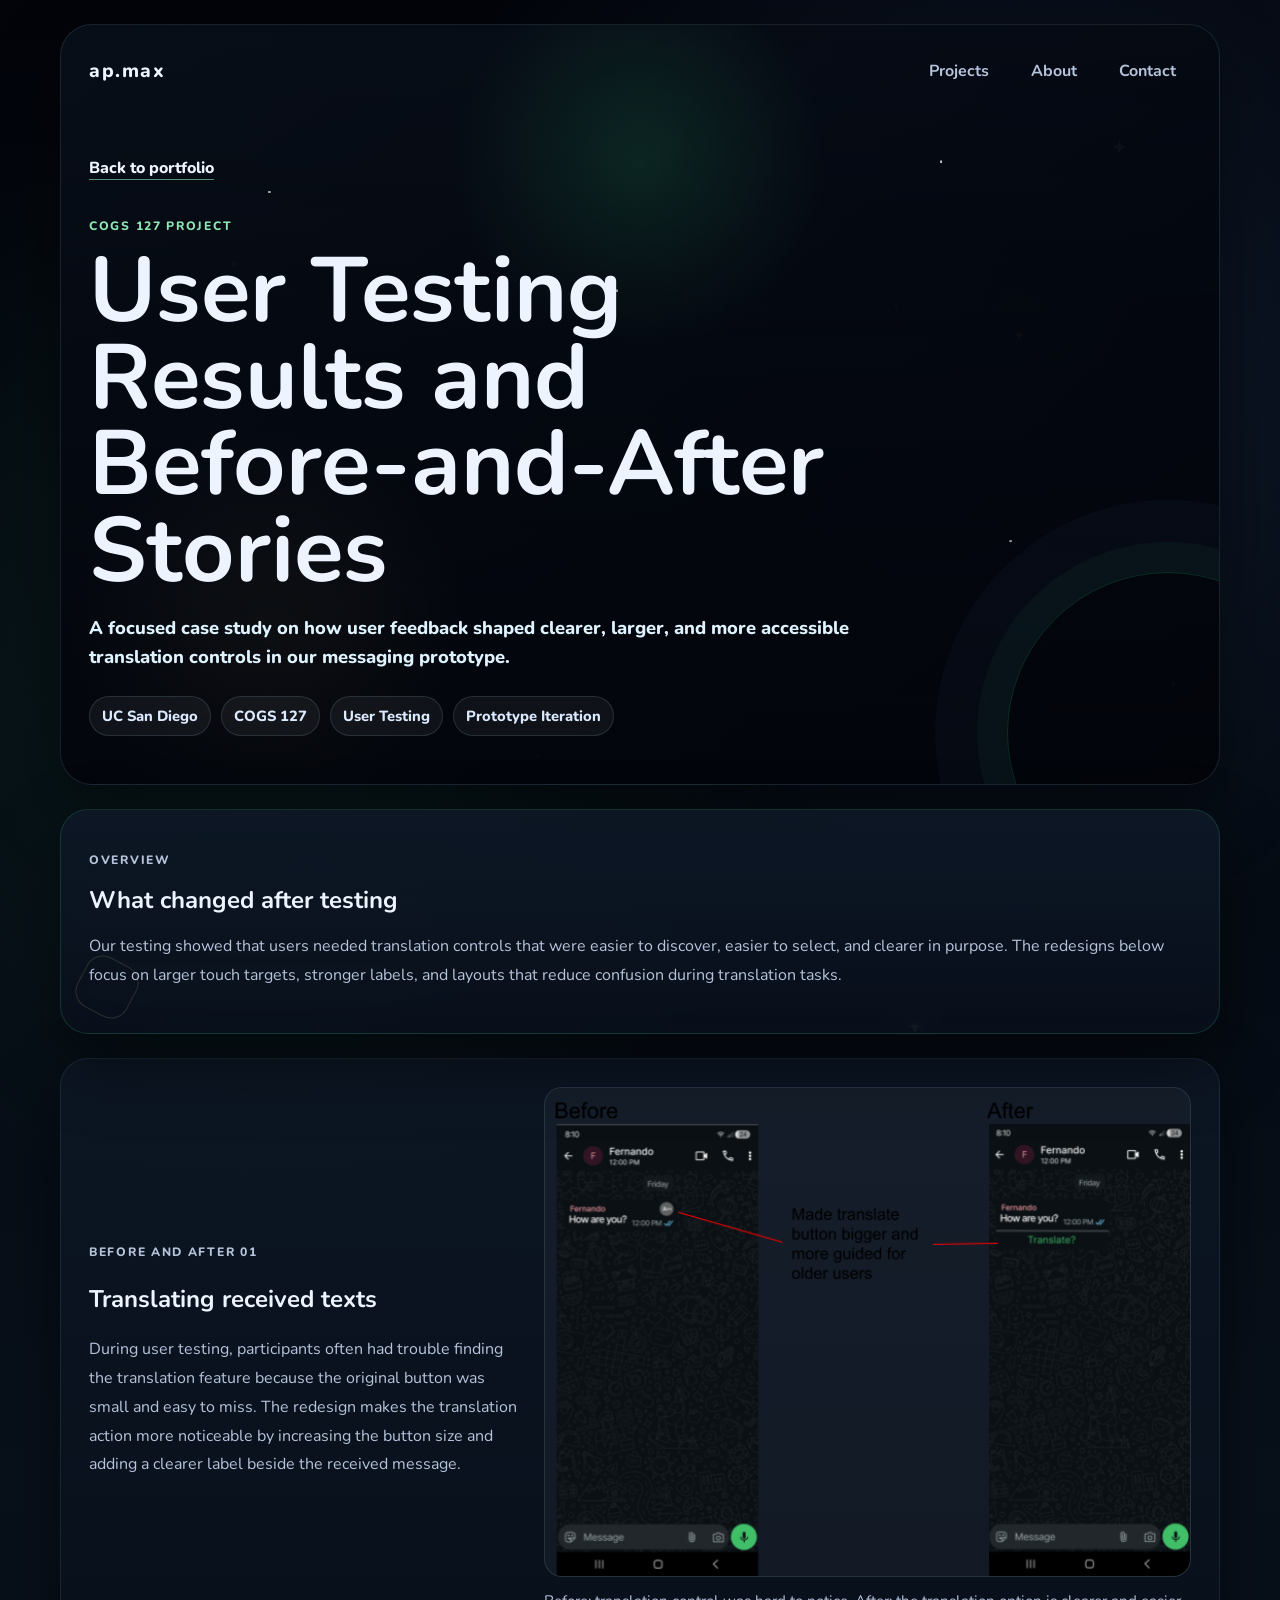
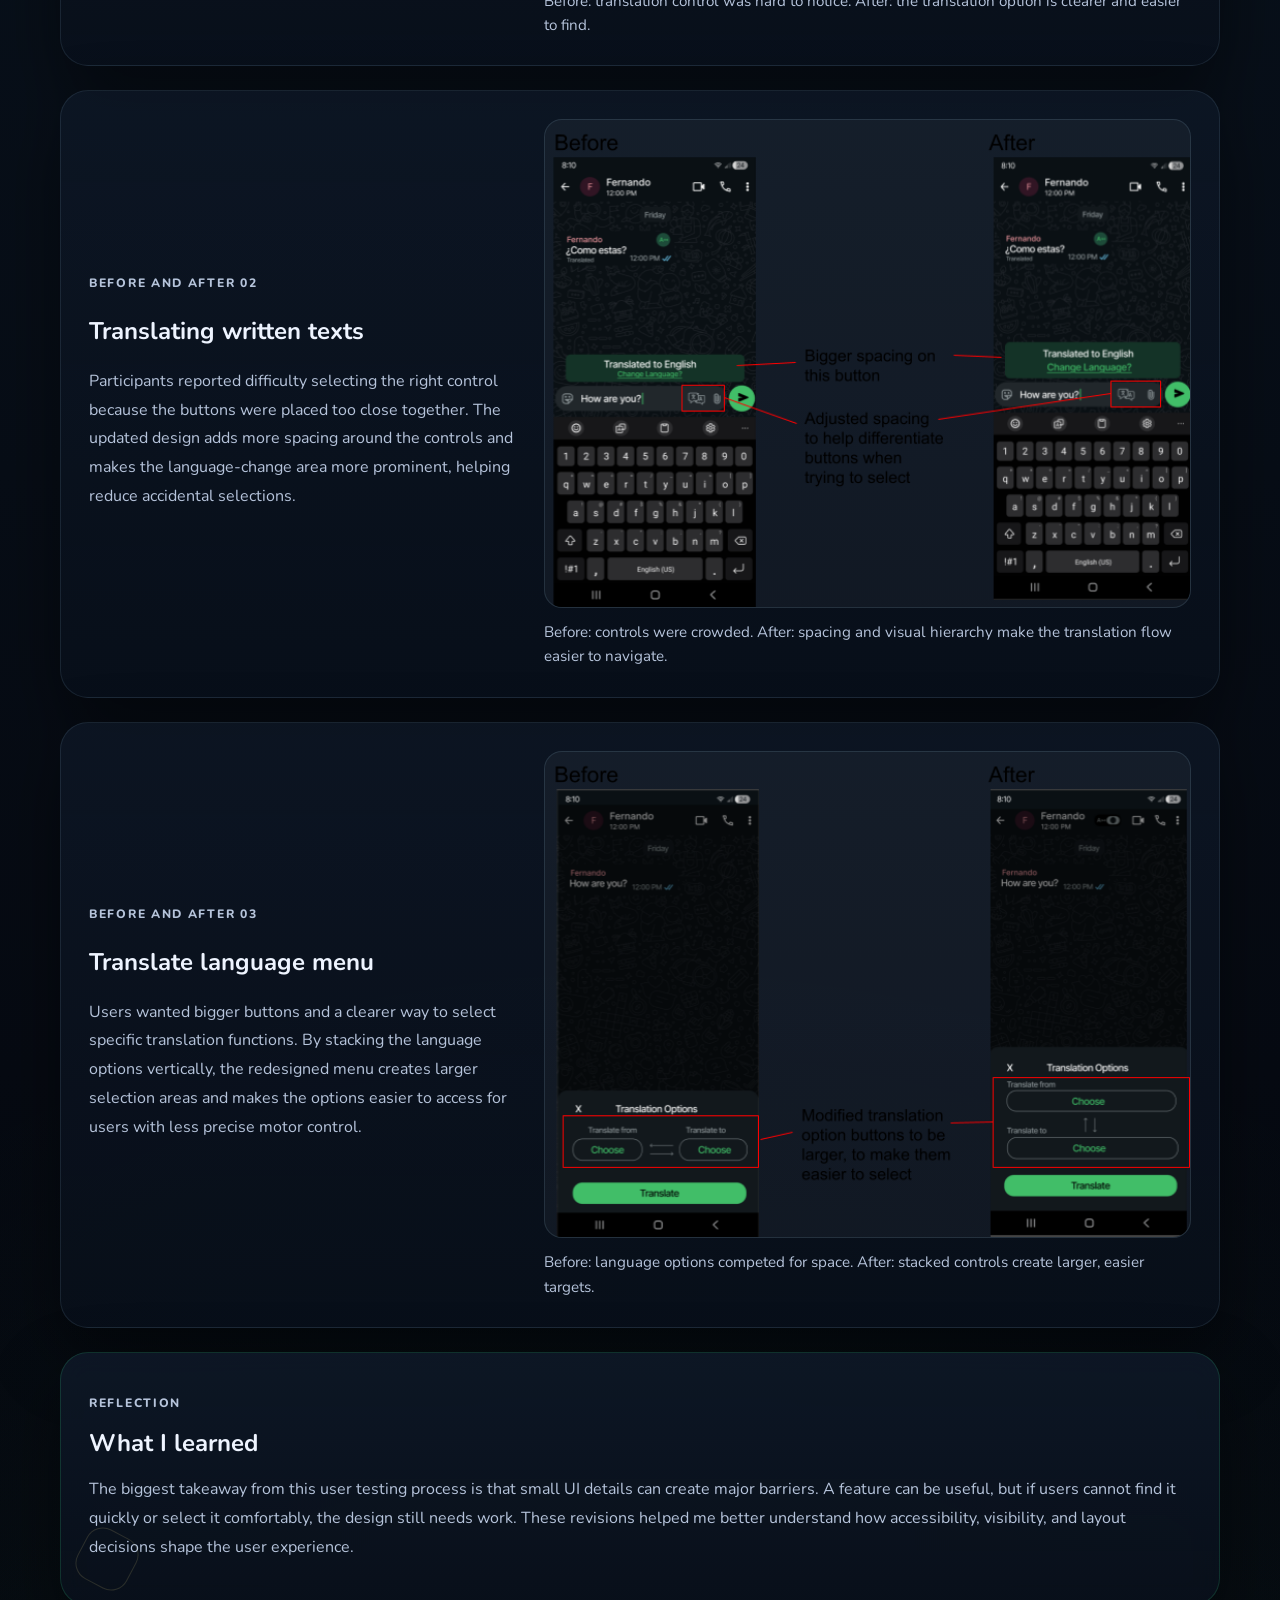
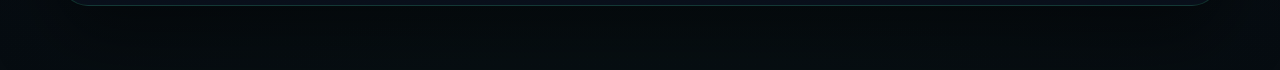
==== cogs127-case-study.html @ f17c7d76 "Add files via upload Add COGS 127 case study" ====
<!DOCTYPE html>
<html lang="en">
<head>
  <meta charset="UTF-8">
  <meta name="viewport" content="width=device-width, initial-scale=1.0">
  <title>COGS 127 Case Study | ap.max</title>
  <link rel="preconnect" href="https://fonts.googleapis.com">
  <link rel="preconnect" href="https://fonts.gstatic.com" crossorigin>
  <link href="https://fonts.googleapis.com/css2?family=Nunito:wght@400;600;700;800&display=swap" rel="stylesheet">
  <link rel="stylesheet" href="styles.css">
</head>
<body>
  <div class="sky-stars" aria-hidden="true">
    <span class="star star-1"></span>
    <span class="star star-2"></span>
    <span class="star star-3"></span>
    <span class="star star-4"></span>
    <span class="star star-5"></span>
    <span class="star star-6"></span>
    <span class="star star-7"></span>
    <span class="star star-8"></span>
  </div>

  <div class="page-shell case-page">
    <header class="case-hero">
      <nav class="top-nav">
        <a class="brand brand-link" href="index.html">ap.max</a>
        <div class="nav-links">
          <a href="index.html#projects">Projects</a>
          <a href="index.html#about">About</a>
          <a href="index.html#contact">Contact</a>
        </div>
      </nav>

      <section class="case-hero-content">
        <a class="back-link" href="index.html#projects">Back to portfolio</a>
        <p class="eyebrow">COGS 127 Project</p>
        <h1>User Testing Results and Before-and-After Stories</h1>
        <p class="headline">
          A focused case study on how user feedback shaped clearer, larger,
          and more accessible translation controls in our messaging prototype.
        </p>
        <div class="case-meta">
          <span>UC San Diego</span>
          <span>COGS 127</span>
          <span>User Testing</span>
          <span>Prototype Iteration</span>
        </div>
      </section>
    </header>

    <main class="case-main">
      <section class="panel case-summary">
        <p class="section-tag">Overview</p>
        <h2>What changed after testing</h2>
        <p>
          Our testing showed that users needed translation controls that were
          easier to discover, easier to select, and clearer in purpose. The
          redesigns below focus on larger touch targets, stronger labels, and
          layouts that reduce confusion during translation tasks.
        </p>
      </section>

      <section class="case-story">
        <div class="story-copy">
          <p class="section-tag">Before and After 01</p>
          <h2>Translating received texts</h2>
          <p>
            During user testing, participants often had trouble finding the
            translation feature because the original button was small and easy
            to miss. The redesign makes the translation action more noticeable
            by increasing the button size and adding a clearer label beside the
            received message.
          </p>
        </div>
        <figure class="story-figure">
          <img src="assets/cogs127-received-translation.png" alt="Before and after comparison for translating a received text message">
          <figcaption>Before: translation control was hard to notice. After: the translation option is clearer and easier to find.</figcaption>
        </figure>
      </section>

      <section class="case-story">
        <div class="story-copy">
          <p class="section-tag">Before and After 02</p>
          <h2>Translating written texts</h2>
          <p>
            Participants reported difficulty selecting the right control because
            the buttons were placed too close together. The updated design adds
            more spacing around the controls and makes the language-change area
            more prominent, helping reduce accidental selections.
          </p>
        </div>
        <figure class="story-figure">
          <img src="assets/cogs127-written-translation.png" alt="Before and after comparison for translating written text">
          <figcaption>Before: controls were crowded. After: spacing and visual hierarchy make the translation flow easier to navigate.</figcaption>
        </figure>
      </section>

      <section class="case-story">
        <div class="story-copy">
          <p class="section-tag">Before and After 03</p>
          <h2>Translate language menu</h2>
          <p>
            Users wanted bigger buttons and a clearer way to select specific
            translation functions. By stacking the language options vertically,
            the redesigned menu creates larger selection areas and makes the
            options easier to access for users with less precise motor control.
          </p>
        </div>
        <figure class="story-figure">
          <img src="assets/cogs127-language-menu.png" alt="Before and after comparison for the translate language menu">
          <figcaption>Before: language options competed for space. After: stacked controls create larger, easier targets.</figcaption>
        </figure>
      </section>

      <section class="panel case-reflection">
        <p class="section-tag">Reflection</p>
        <h2>What I learned</h2>
        <p>
          The biggest takeaway from this user testing process is that small UI
          details can create major barriers. A feature can be useful, but if
          users cannot find it quickly or select it comfortably, the design still
          needs work. These revisions helped me better understand how accessibility,
          visibility, and layout decisions shape the user experience.
        </p>
      </section>
    </main>
  </div>
</body>
</html>
---- styles.css ----
:root {
  --bg: #04070d;
  --bg-deep: #02040a;
  --surface: rgba(10, 17, 28, 0.76);
  --surface-strong: rgba(13, 23, 38, 0.92);
  --surface-soft: rgba(255, 255, 255, 0.05);
  --text: #eef4ff;
  --muted: #b6c4db;
  --line: rgba(173, 226, 255, 0.12);
  --green-main: #3be38f;
  --green-deep: #1db36d;
  --green-glow: rgba(59, 227, 143, 0.28);
  --blue-glow: rgba(95, 160, 255, 0.24);
  --gold: #ffe691;
  --star: #fff7d1;
  --shadow: 0 28px 70px rgba(0, 0, 0, 0.45);
}

* {
  box-sizing: border-box;
}

html {
  scroll-behavior: smooth;
}

body {
  margin: 0;
  font-family: "Nunito", sans-serif;
  color: var(--text);
  background:
    radial-gradient(circle at 20% 20%, rgba(59, 227, 143, 0.08), transparent 20%),
    radial-gradient(circle at 80% 10%, rgba(95, 160, 255, 0.12), transparent 20%),
    radial-gradient(circle at 50% 120%, rgba(59, 227, 143, 0.07), transparent 35%),
    linear-gradient(180deg, #02040a 0%, #08101a 45%, #05070e 100%);
  min-height: 100vh;
  position: relative;
  overflow-x: hidden;
}

body::before {
  content: "";
  position: fixed;
  inset: 0;
  background-image:
    radial-gradient(circle at 10% 18%, rgba(255, 255, 255, 0.9) 0 1px, transparent 1.5px),
    radial-gradient(circle at 30% 40%, rgba(255, 255, 255, 0.85) 0 1px, transparent 1.5px),
    radial-gradient(circle at 55% 16%, rgba(255, 255, 255, 0.75) 0 1px, transparent 1.5px),
    radial-gradient(circle at 70% 34%, rgba(255, 255, 255, 0.9) 0 1px, transparent 1.5px),
    radial-gradient(circle at 85% 28%, rgba(255, 255, 255, 0.7) 0 1px, transparent 1.5px),
    radial-gradient(circle at 18% 72%, rgba(255, 255, 255, 0.7) 0 1px, transparent 1.5px),
    radial-gradient(circle at 42% 84%, rgba(255, 255, 255, 0.85) 0 1px, transparent 1.5px),
    radial-gradient(circle at 77% 78%, rgba(255, 255, 255, 0.8) 0 1px, transparent 1.5px);
  pointer-events: none;
  opacity: 0.85;
}

.loading-screen {
  position: fixed;
  inset: 0;
  z-index: 20;
  display: grid;
  place-items: center;
  background:
    radial-gradient(circle at center, rgba(29, 179, 109, 0.12), transparent 24%),
    linear-gradient(180deg, rgba(2, 4, 10, 0.98), rgba(4, 7, 13, 0.98));
  transition: opacity 0.8s ease, visibility 0.8s ease;
}

.loading-screen-hidden {
  opacity: 0;
  visibility: hidden;
}

.loader-stars,
.sky-stars,
.sky-orbs {
  position: fixed;
  inset: 0;
  pointer-events: none;
}

.loader-star,
.star {
  position: absolute;
  background: var(--star);
  clip-path: polygon(50% 0%, 61% 37%, 100% 50%, 61% 63%, 50% 100%, 39% 63%, 0% 50%, 39% 37%);
  filter: drop-shadow(0 0 10px rgba(255, 247, 209, 0.65));
}

.loader-star {
  width: 14px;
  height: 14px;
  opacity: 0.9;
  animation: loaderTwinkle 2.2s ease-in-out infinite;
}

.loader-star-1 { top: 12%; left: 14%; }
.loader-star-2 { top: 20%; right: 18%; width: 18px; height: 18px; animation-delay: 0.8s; }
.loader-star-3 { top: 32%; left: 26%; width: 10px; height: 10px; animation-delay: 1.4s; }
.loader-star-4 { top: 38%; right: 30%; animation-delay: 0.4s; }
.loader-star-5 { top: 58%; left: 16%; width: 9px; height: 9px; animation-delay: 1.8s; }
.loader-star-6 { top: 68%; right: 14%; animation-delay: 0.9s; }
.loader-star-7 { top: 74%; left: 42%; width: 18px; height: 18px; animation-delay: 1.2s; }
.loader-star-8 { top: 24%; left: 72%; width: 8px; height: 8px; animation-delay: 1.6s; }
.loader-star-9 { top: 82%; right: 34%; width: 12px; height: 12px; animation-delay: 0.5s; }

.loader-center {
  position: relative;
  text-align: center;
  z-index: 2;
}

.orbit-ring {
  position: absolute;
  inset: -34px;
  border: 1px solid rgba(255, 255, 255, 0.14);
  border-radius: 50%;
  animation: spin 10s linear infinite;
}

.orbit-ring::before,
.orbit-ring::after {
  content: "";
  position: absolute;
  width: 12px;
  height: 12px;
  border-radius: 50%;
  background: linear-gradient(135deg, var(--green-main), #9fffc8);
  box-shadow: 0 0 18px rgba(59, 227, 143, 0.5);
}

.orbit-ring::before {
  top: 10px;
  left: 50%;
}

.orbit-ring::after {
  bottom: 12px;
  right: 18%;
  width: 9px;
  height: 9px;
}

.loader-core {
  position: relative;
  width: 180px;
  height: 180px;
  display: grid;
  place-items: center;
  border-radius: 50%;
  background:
    radial-gradient(circle at 30% 30%, rgba(255, 255, 255, 0.2), transparent 28%),
    radial-gradient(circle at center, rgba(59, 227, 143, 0.32), rgba(7, 16, 26, 0.92));
  border: 1px solid rgba(255, 255, 255, 0.14);
  box-shadow:
    0 0 45px rgba(59, 227, 143, 0.18),
    inset 0 0 40px rgba(95, 160, 255, 0.08);
  font-size: 1.6rem;
  font-weight: 800;
  letter-spacing: 0.08em;
  text-transform: lowercase;
}

.loader-label {
  margin: 26px 0 10px;
  font-size: clamp(1.8rem, 4vw, 3rem);
  font-weight: 800;
  letter-spacing: 0;
}

.loader-copy {
  margin: 0;
  color: var(--muted);
  font-size: 1rem;
}

.page-shell {
  width: min(1160px, calc(100% - 32px));
  margin: 0 auto;
  padding: 24px 0 48px;
  position: relative;
  z-index: 1;
  transition: opacity 1s ease, transform 1s ease, filter 1s ease;
}

.page-hidden {
  opacity: 0;
  transform: translateY(40px) scale(0.98);
  filter: blur(12px);
}

.page-revealed {
  opacity: 1;
  transform: translateY(0) scale(1);
  filter: blur(0);
}

.sky-stars {
  z-index: 0;
}

.star {
  width: 10px;
  height: 10px;
  opacity: 0.7;
  animation: twinkle 4.8s ease-in-out infinite;
}

.star-1 { top: 70px; left: 8%; animation-delay: 0s; }
.star-2 { top: 140px; right: 12%; width: 14px; height: 14px; animation-delay: 1s; }
.star-3 { top: 260px; left: 18%; width: 8px; height: 8px; animation-delay: 1.8s; }
.star-4 { top: 330px; right: 20%; animation-delay: 2.3s; }
.star-5 { top: 520px; left: 10%; width: 12px; height: 12px; animation-delay: 0.7s; }
.star-6 { top: 680px; right: 8%; width: 8px; height: 8px; animation-delay: 2.8s; }
.star-7 { top: 860px; left: 24%; animation-delay: 3.1s; }
.star-8 { top: 1020px; right: 28%; width: 13px; height: 13px; animation-delay: 1.3s; }

.sky-orbs {
  z-index: 0;
}

.orb {
  position: absolute;
  border-radius: 50%;
  background: radial-gradient(circle, rgba(59, 227, 143, 0.22), transparent 68%);
  filter: blur(4px);
  animation: drift 12s ease-in-out infinite;
}

.orb-1 {
  top: 10%;
  right: -80px;
  width: 240px;
  height: 240px;
}

.orb-2 {
  top: 48%;
  left: -80px;
  width: 220px;
  height: 220px;
  background: radial-gradient(circle, rgba(95, 160, 255, 0.16), transparent 70%);
  animation-delay: 2s;
}

.orb-3 {
  bottom: 2%;
  right: 18%;
  width: 280px;
  height: 280px;
  background: radial-gradient(circle, rgba(255, 230, 145, 0.1), transparent 70%);
  animation-delay: 4s;
}

.hero {
  background:
    linear-gradient(145deg, rgba(12, 22, 36, 0.92), rgba(6, 12, 22, 0.86)),
    rgba(10, 17, 28, 0.88);
  border: 1px solid rgba(173, 226, 255, 0.12);
  border-radius: 32px;
  box-shadow: var(--shadow);
  overflow: hidden;
  position: relative;
}

.hero::before {
  content: "";
  position: absolute;
  inset: 0;
  background:
    radial-gradient(circle at 82% 18%, rgba(59, 227, 143, 0.16), transparent 20%),
    linear-gradient(120deg, transparent 0 60%, rgba(255, 255, 255, 0.04) 60% 67%, transparent 67% 100%);
  pointer-events: none;
}

.hero::after {
  content: "";
  position: absolute;
  width: 340px;
  height: 340px;
  right: -120px;
  bottom: -120px;
  border-radius: 50%;
  border: 1px solid rgba(59, 227, 143, 0.12);
  box-shadow: 0 0 0 34px rgba(59, 227, 143, 0.04), 0 0 0 68px rgba(95, 160, 255, 0.03);
}

.top-nav {
  display: flex;
  justify-content: space-between;
  align-items: center;
  gap: 16px;
  padding: 24px 28px;
}

.brand {
  font-size: 1.2rem;
  font-weight: 800;
  letter-spacing: 0.08em;
  color: var(--text);
  text-transform: lowercase;
}

.nav-links {
  display: flex;
  flex-wrap: wrap;
  gap: 12px;
}

.nav-links a {
  color: var(--muted);
  text-decoration: none;
  font-weight: 700;
  padding: 10px 14px;
  border-radius: 999px;
  border: 1px solid transparent;
  transition: background 0.2s ease, color 0.2s ease, border-color 0.2s ease;
}

.nav-links a:hover {
  color: var(--text);
  background: rgba(255, 255, 255, 0.05);
  border-color: rgba(173, 226, 255, 0.12);
}

.hero-content {
  display: grid;
  grid-template-columns: 1.25fr 0.85fr;
  gap: 28px;
  padding: 24px 28px 40px;
  align-items: center;
}

.eyebrow,
.section-tag,
.card-label {
  text-transform: uppercase;
  letter-spacing: 0.14em;
  font-size: 0.76rem;
  font-weight: 800;
}

.eyebrow,
.section-tag,
.card-label {
  color: #8de8b3;
}

.hero-text h1 {
  font-size: clamp(2.8rem, 6vw, 5.4rem);
  line-height: 0.95;
  margin: 10px 0 16px;
  color: var(--text);
  letter-spacing: 0;
}

.headline {
  margin: 0 0 14px;
  color: #dff3ff;
  font-size: 1.15rem;
  font-weight: 800;
  line-height: 1.6;
}

.intro {
  max-width: 640px;
  font-size: 1.08rem;
  line-height: 1.8;
  color: var(--muted);
}

.hero-actions {
  display: flex;
  flex-wrap: wrap;
  gap: 14px;
  margin-top: 28px;
}

.button {
  display: inline-flex;
  align-items: center;
  justify-content: center;
  min-height: 48px;
  padding: 0 20px;
  border-radius: 999px;
  text-decoration: none;
  font-weight: 800;
  transition: transform 0.2s ease, box-shadow 0.2s ease, border-color 0.2s ease;
}

.button:hover {
  transform: translateY(-2px);
}

.button.primary {
  background: linear-gradient(135deg, #1fb96f, #56f0a6);
  color: #031108;
  box-shadow: 0 16px 30px rgba(59, 227, 143, 0.18);
}

.button.secondary {
  background: rgba(255, 255, 255, 0.04);
  color: var(--text);
  border: 1px solid rgba(173, 226, 255, 0.12);
}

.hero-card,
.panel,
.project-card,
.achievement-item,
.section-heading {
  background:
    linear-gradient(180deg, rgba(14, 24, 39, 0.9), rgba(9, 16, 28, 0.82));
  backdrop-filter: blur(12px);
  border: 1px solid rgba(173, 226, 255, 0.1);
  box-shadow: var(--shadow);
}

.hero-card {
  border-radius: 28px;
  padding: 24px;
  position: relative;
  overflow: hidden;
}

.hero-card::after {
  content: "";
  position: absolute;
  width: 120px;
  height: 120px;
  top: -30px;
  right: -30px;
  border-radius: 50%;
  border: 1px solid rgba(255, 230, 145, 0.18);
}

.hero-card h2 {
  margin-top: 0;
  margin-bottom: 14px;
}

.hero-card ul {
  margin: 0;
  padding-left: 20px;
  color: var(--muted);
  line-height: 1.8;
}

main {
  display: grid;
  gap: 24px;
  margin-top: 24px;
}

.panel,
.split-layout {
  border-radius: 28px;
}

.panel {
  padding: 28px;
  position: relative;
  overflow: hidden;
}

.split-layout {
  display: grid;
  grid-template-columns: 0.95fr 1.25fr;
  gap: 24px;
  align-items: start;
}

.extra-sections {
  grid-template-columns: 1fr 1fr;
}

.section-heading p:last-child,
.panel p {
  color: var(--muted);
  line-height: 1.8;
}

.card-grid {
  display: grid;
  grid-template-columns: repeat(3, minmax(0, 1fr));
  gap: 18px;
}

.project-card {
  border-radius: 24px;
  padding: 22px;
  min-height: 240px;
  position: relative;
  overflow: hidden;
  transition: transform 0.25s ease, box-shadow 0.25s ease, border-color 0.25s ease;
}

.project-card::before,
.achievement-item::before,
.panel::before {
  content: "";
  position: absolute;
  inset: auto auto 18px 18px;
  width: 54px;
  height: 54px;
  border: 1px solid rgba(255, 230, 145, 0.14);
  border-radius: 18px;
  transform: rotate(28deg);
  pointer-events: none;
}

.project-card:hover,
.achievement-item:hover {
  transform: translateY(-6px);
  box-shadow: 0 24px 44px rgba(0, 0, 0, 0.45);
  border-color: rgba(59, 227, 143, 0.24);
}

.project-card h3,
.achievement-item h3,
.section-heading h2,
.panel h2 {
  margin: 12px 0 10px;
  letter-spacing: 0;
}

.brand-link {
  text-decoration: none;
}

.project-card-link {
  display: block;
  color: inherit;
  text-decoration: none;
}

.case-page {
  padding-bottom: 64px;
}

.case-hero {
  min-height: 78vh;
  display: grid;
  align-content: space-between;
  border-radius: 32px;
  overflow: hidden;
  position: relative;
  background:
    linear-gradient(rgba(2, 4, 10, 0.2), rgba(2, 4, 10, 0.74)),
    radial-gradient(circle at 50% 18%, rgba(59, 227, 143, 0.18), transparent 22%),
    radial-gradient(circle at 18% 80%, rgba(255, 230, 145, 0.1), transparent 18%),
    linear-gradient(145deg, rgba(9, 17, 29, 0.96), rgba(3, 6, 13, 0.92));
  border: 1px solid rgba(173, 226, 255, 0.12);
  box-shadow: var(--shadow);
}

.case-hero::before {
  content: "";
  position: absolute;
  inset: 0;
  background-image:
    radial-gradient(circle at 18% 22%, rgba(255, 255, 255, 0.8) 0 1px, transparent 1.5px),
    radial-gradient(circle at 48% 35%, rgba(255, 255, 255, 0.75) 0 1px, transparent 1.5px),
    radial-gradient(circle at 76% 18%, rgba(255, 255, 255, 0.9) 0 1px, transparent 1.5px),
    radial-gradient(circle at 82% 68%, rgba(255, 255, 255, 0.7) 0 1px, transparent 1.5px);
  opacity: 0.8;
  pointer-events: none;
}

.case-hero::after {
  content: "";
  position: absolute;
  width: 320px;
  height: 320px;
  right: -110px;
  bottom: -110px;
  border: 1px solid rgba(59, 227, 143, 0.18);
  border-radius: 50%;
  box-shadow:
    0 0 0 30px rgba(59, 227, 143, 0.04),
    0 0 0 72px rgba(95, 160, 255, 0.03);
  pointer-events: none;
}

.case-hero .top-nav,
.case-hero-content {
  position: relative;
  z-index: 1;
}

.case-hero-content {
  width: min(880px, 100%);
  padding: 40px 28px 48px;
}

.case-hero-content h1 {
  margin: 14px 0 18px;
  font-size: clamp(2.5rem, 8vw, 5.7rem);
  line-height: 0.95;
  letter-spacing: 0;
}

.back-link {
  display: inline-flex;
  width: fit-content;
  margin-bottom: 26px;
  color: var(--text);
  text-decoration: none;
  font-weight: 800;
  border-bottom: 1px solid rgba(141, 232, 179, 0.6);
}

.case-meta {
  display: flex;
  flex-wrap: wrap;
  gap: 10px;
  margin-top: 24px;
}

.case-meta span {
  padding: 9px 12px;
  border: 1px solid rgba(173, 226, 255, 0.14);
  border-radius: 999px;
  background: rgba(255, 255, 255, 0.05);
  color: #dceaff;
  font-size: 0.92rem;
  font-weight: 800;
}

.case-main {
  display: grid;
  gap: 24px;
  margin-top: 24px;
}

.case-story {
  display: grid;
  grid-template-columns: minmax(240px, 0.8fr) minmax(0, 1.2fr);
  gap: 24px;
  align-items: center;
  padding: 28px;
  border: 1px solid rgba(173, 226, 255, 0.1);
  border-radius: 28px;
  background: linear-gradient(180deg, rgba(14, 24, 39, 0.76), rgba(9, 16, 28, 0.72));
  box-shadow: var(--shadow);
}

.story-copy p {
  color: var(--muted);
  line-height: 1.8;
}

.story-figure {
  margin: 0;
}

.story-figure img {
  display: block;
  width: 100%;
  height: auto;
  border-radius: 18px;
  border: 1px solid rgba(173, 226, 255, 0.12);
  background: rgba(255, 255, 255, 0.04);
}

.story-figure figcaption {
  margin-top: 12px;
  color: var(--muted);
  font-size: 0.95rem;
  line-height: 1.6;
}

.case-summary,
.case-reflection {
  border-color: rgba(59, 227, 143, 0.16);
}

.achievement-list {
  display: grid;
  grid-template-columns: repeat(3, minmax(0, 1fr));
  gap: 18px;
}

.achievement-item {
  border-radius: 22px;
  padding: 20px;
  position: relative;
  overflow: hidden;
}

.contact-box {
  margin-top: 18px;
  padding: 18px 20px;
  border-radius: 22px;
  background: rgba(255, 255, 255, 0.04);
  border: 1px solid rgba(173, 226, 255, 0.08);
}

.about-highlights {
  display: flex;
  flex-wrap: wrap;
  gap: 12px;
  margin-top: 20px;
}

.about-pill,
.skill-chip {
  padding: 10px 16px;
  border-radius: 999px;
  font-weight: 800;
}

.about-pill {
  background: linear-gradient(135deg, rgba(31, 185, 111, 0.18), rgba(86, 240, 166, 0.14));
  color: #b8ffd7;
  border: 1px solid rgba(86, 240, 166, 0.14);
}

.skill-list {
  display: flex;
  flex-wrap: wrap;
  gap: 12px;
  margin-top: 18px;
}

.skill-chip {
  display: inline-flex;
  align-items: center;
  min-height: 42px;
  background: rgba(255, 255, 255, 0.05);
  border: 1px solid rgba(173, 226, 255, 0.1);
  color: var(--text);
}

.currently-list {
  display: grid;
  gap: 12px;
  margin-top: 18px;
}

.currently-list p {
  margin: 0;
  padding: 14px 16px;
  border-radius: 18px;
  background: rgba(255, 255, 255, 0.04);
  border: 1px solid rgba(173, 226, 255, 0.08);
  color: #dceaff;
  font-weight: 700;
}

.mystery-mark {
  position: absolute;
  border-radius: 50%;
  border: 1px solid rgba(255, 230, 145, 0.18);
  opacity: 0.5;
  pointer-events: none;
}

.mystery-mark-1 {
  width: 180px;
  height: 180px;
  top: -40px;
  right: -40px;
  box-shadow:
    0 0 0 18px rgba(255, 230, 145, 0.04),
    0 0 0 44px rgba(59, 227, 143, 0.03);
}

.mystery-mark-2 {
  width: 110px;
  height: 110px;
  bottom: -20px;
  right: 18px;
  box-shadow: 0 0 0 14px rgba(95, 160, 255, 0.04);
}

@keyframes twinkle {
  0%, 100% {
    opacity: 0.3;
    transform: scale(0.9);
  }
  50% {
    opacity: 0.95;
    transform: scale(1.16);
  }
}

@keyframes loaderTwinkle {
  0%, 100% {
    opacity: 0.4;
    transform: scale(0.85);
  }
  50% {
    opacity: 1;
    transform: scale(1.24);
  }
}

@keyframes drift {
  0%, 100% {
    transform: translate3d(0, 0, 0);
  }
  50% {
    transform: translate3d(0, -22px, 0);
  }
}

@keyframes spin {
  to {
    transform: rotate(360deg);
  }
}

@media (max-width: 900px) {
  .hero-content,
  .split-layout,
  .card-grid,
  .achievement-list,
  .case-story {
    grid-template-columns: 1fr;
  }

  .hero-text h1 {
    font-size: clamp(2.5rem, 12vw, 4.2rem);
  }

  .loader-core {
    width: 150px;
    height: 150px;
  }

  .case-hero {
    min-height: 72vh;
  }
}

@media (max-width: 640px) {
  .page-shell {
    width: min(100% - 20px, 1120px);
  }

  .top-nav,
  .hero-content,
  .panel,
  .section-heading {
    padding: 20px;
  }

  .nav-links {
    gap: 8px;
  }

  .nav-links a {
    padding: 8px 10px;
    font-size: 0.92rem;
  }

  .loader-label {
    font-size: 1.7rem;
  }

  .loader-copy {
    padding: 0 14px;
  }

  .case-hero-content {
    padding: 32px 20px 36px;
  }

  .case-story {
    padding: 20px;
  }
}
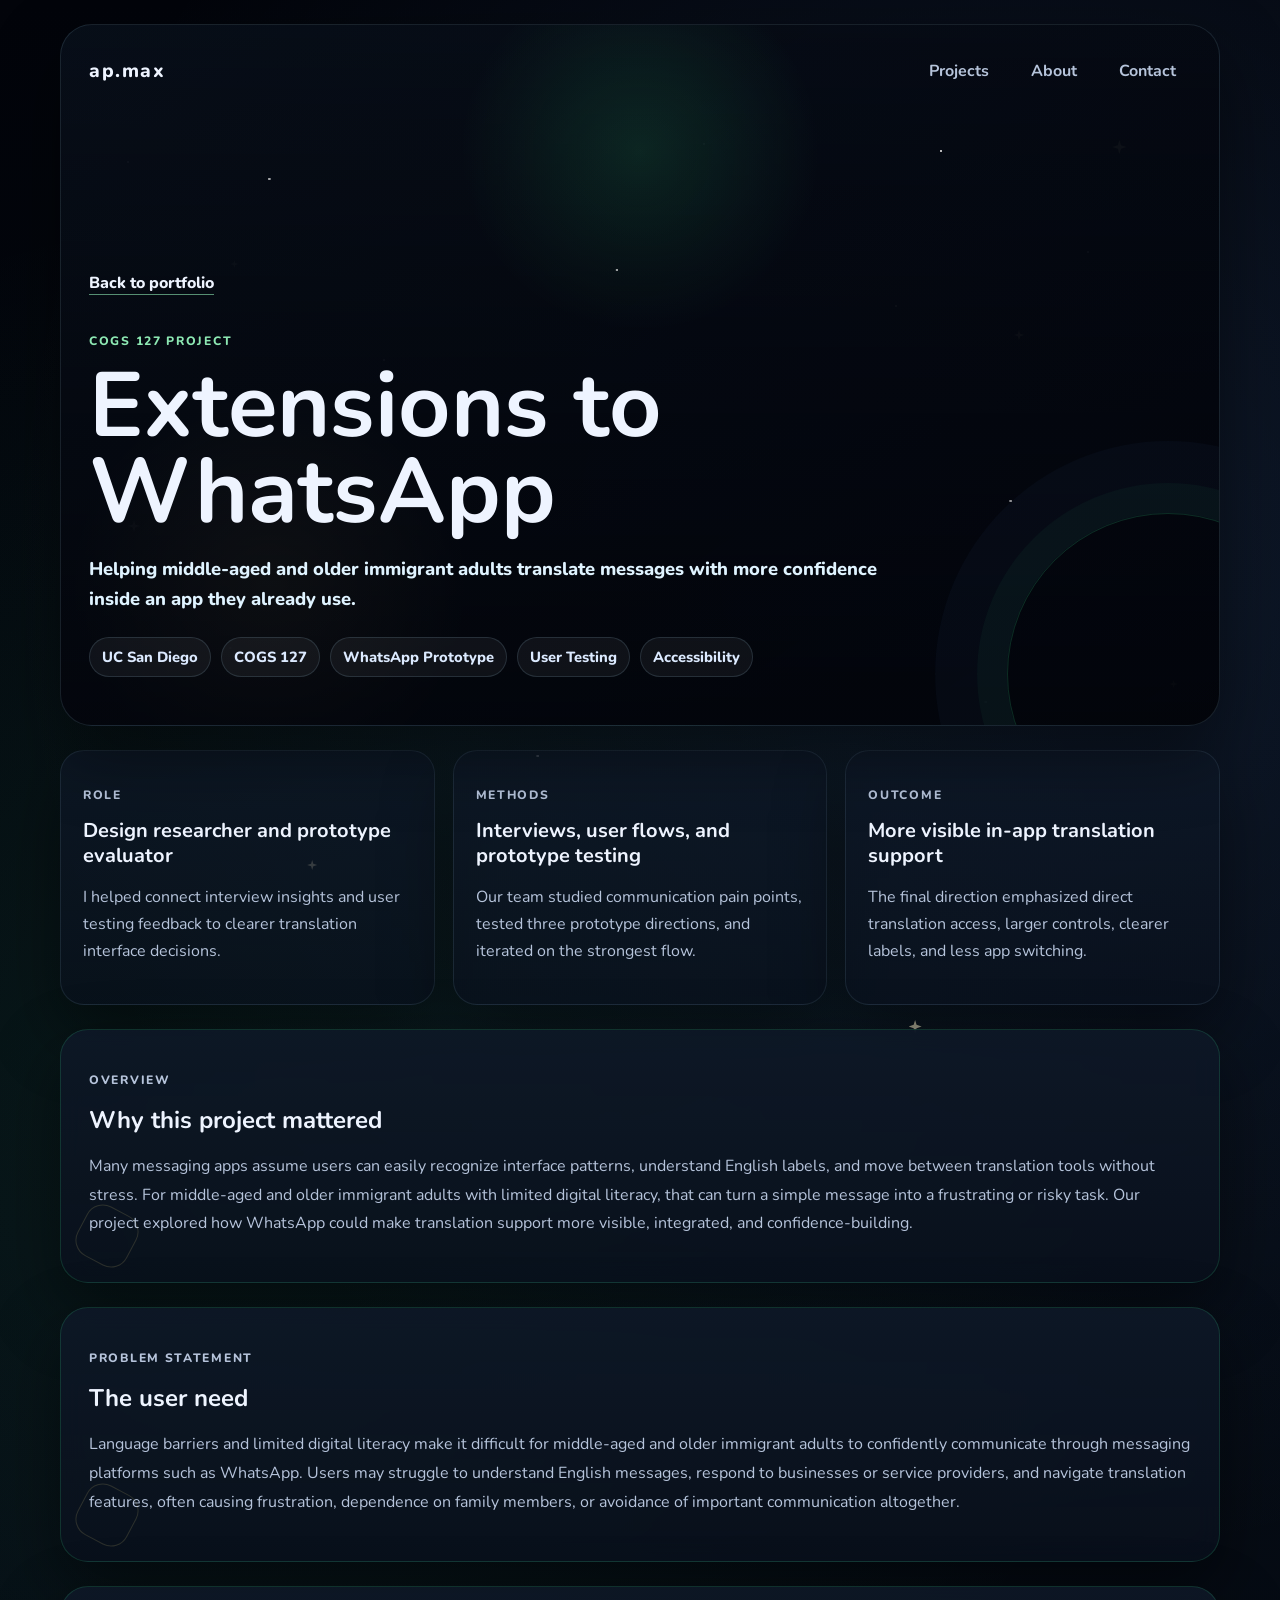
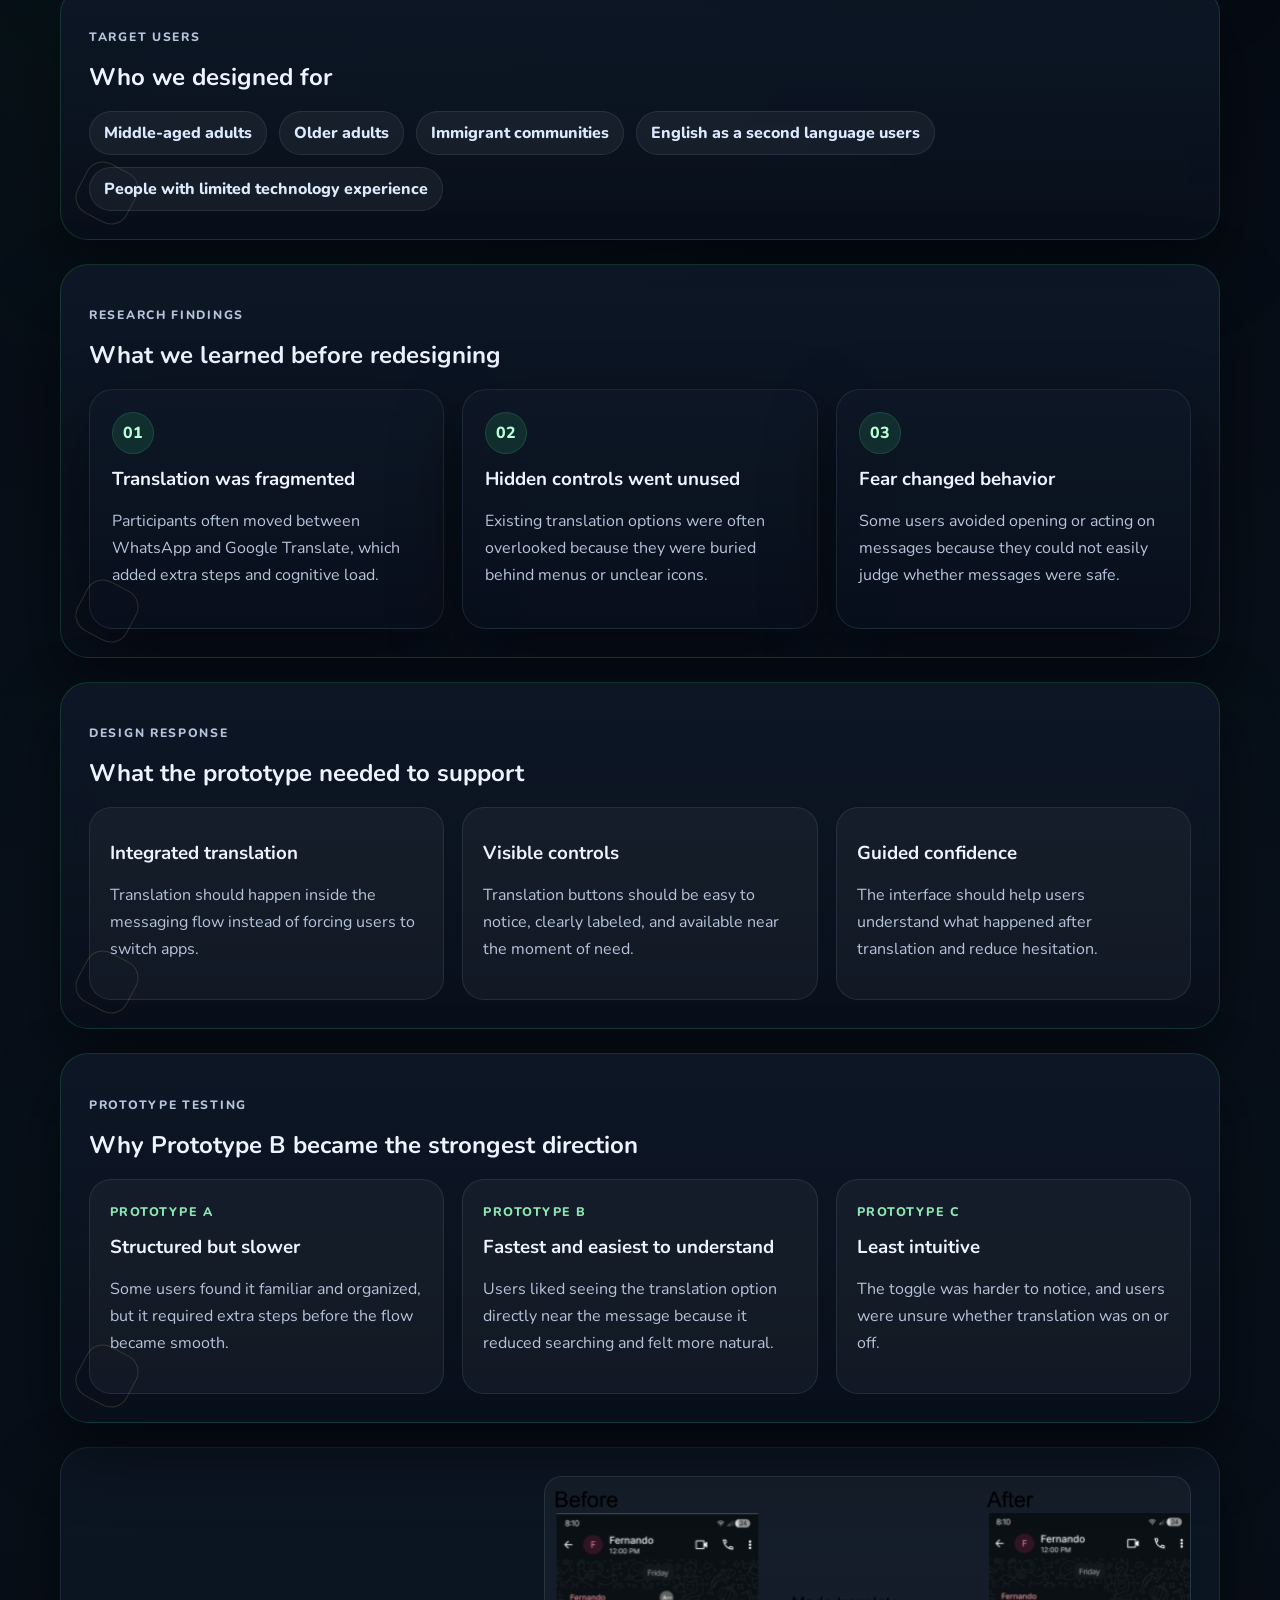
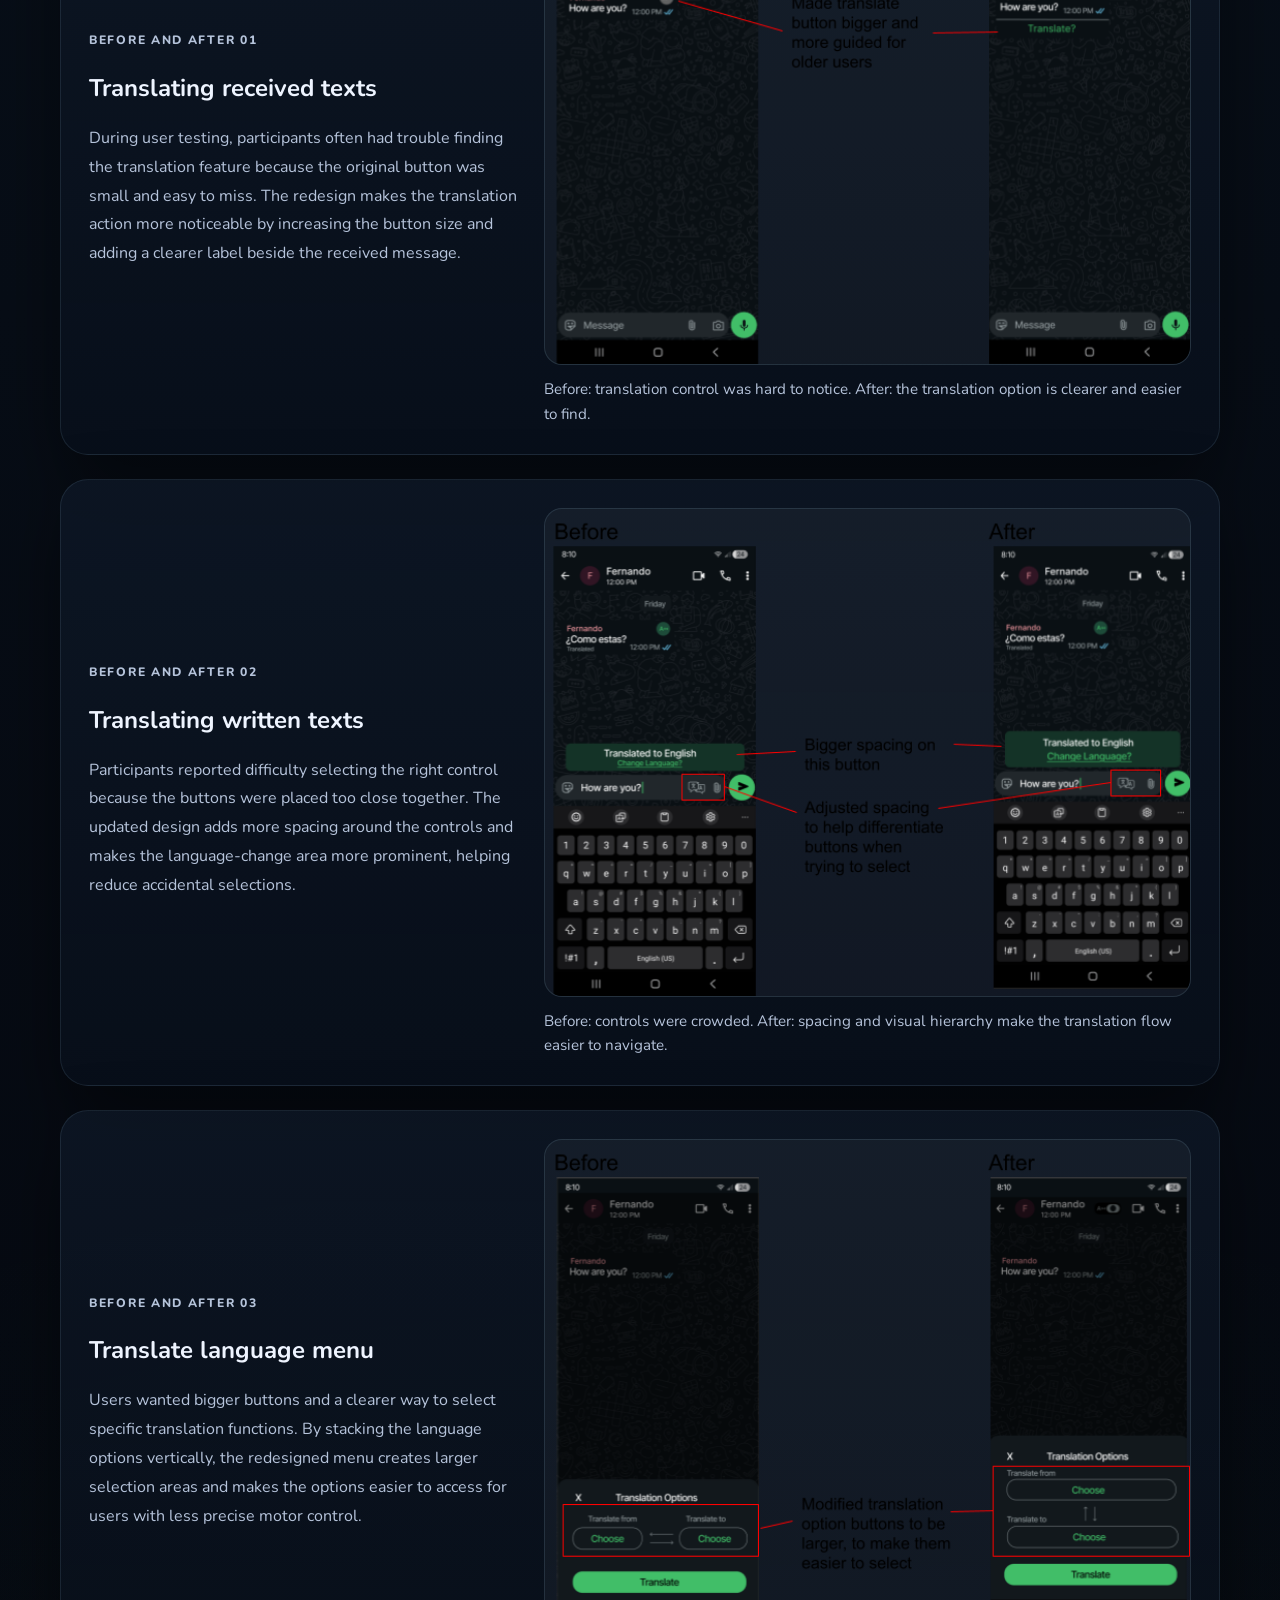
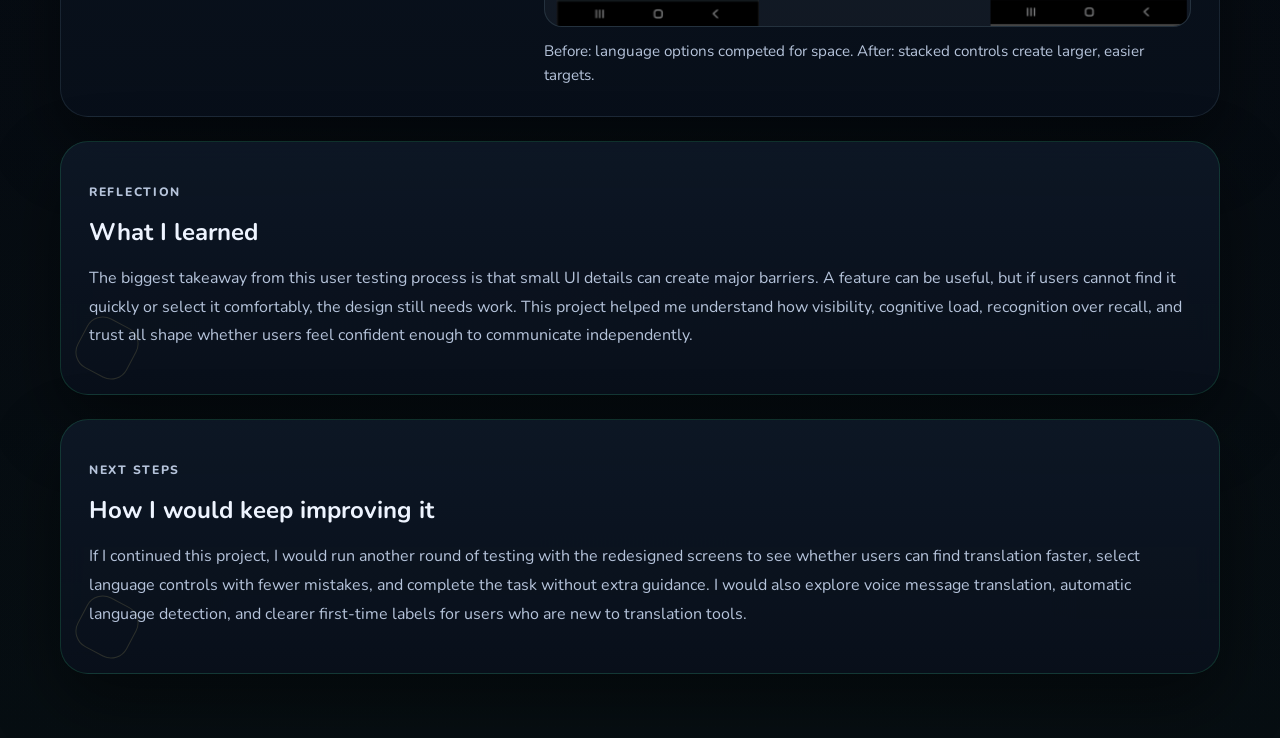
==== commit da77c57b: "Add files via upload Update Extensions to WhatsApp case study" ====
--- a/cogs127-case-study.html
+++ b/cogs127-case-study.html
@@ -3,7 +3,7 @@
 <head>
   <meta charset="UTF-8">
   <meta name="viewport" content="width=device-width, initial-scale=1.0">
-  <title>COGS 127 Case Study | ap.max</title>
+  <title>Extensions to WhatsApp | ap.max</title>
   <link rel="preconnect" href="https://fonts.googleapis.com">
   <link rel="preconnect" href="https://fonts.gstatic.com" crossorigin>
   <link href="https://fonts.googleapis.com/css2?family=Nunito:wght@400;600;700;800&display=swap" rel="stylesheet">
@@ -35,30 +35,139 @@
       <section class="case-hero-content">
         <a class="back-link" href="index.html#projects">Back to portfolio</a>
         <p class="eyebrow">COGS 127 Project</p>
-        <h1>User Testing Results and Before-and-After Stories</h1>
+        <h1>Extensions to WhatsApp</h1>
         <p class="headline">
-          A focused case study on how user feedback shaped clearer, larger,
-          and more accessible translation controls in our messaging prototype.
+          Helping middle-aged and older immigrant adults translate messages
+          with more confidence inside an app they already use.
         </p>
         <div class="case-meta">
           <span>UC San Diego</span>
           <span>COGS 127</span>
+          <span>WhatsApp Prototype</span>
           <span>User Testing</span>
-          <span>Prototype Iteration</span>
+          <span>Accessibility</span>
         </div>
       </section>
     </header>
 
     <main class="case-main">
+      <section class="case-snapshot" aria-label="Case study summary">
+        <div>
+          <p class="section-tag">Role</p>
+          <h2>Design researcher and prototype evaluator</h2>
+          <p>I helped connect interview insights and user testing feedback to clearer translation interface decisions.</p>
+        </div>
+        <div>
+          <p class="section-tag">Methods</p>
+          <h2>Interviews, user flows, and prototype testing</h2>
+          <p>Our team studied communication pain points, tested three prototype directions, and iterated on the strongest flow.</p>
+        </div>
+        <div>
+          <p class="section-tag">Outcome</p>
+          <h2>More visible in-app translation support</h2>
+          <p>The final direction emphasized direct translation access, larger controls, clearer labels, and less app switching.</p>
+        </div>
+      </section>
+
       <section class="panel case-summary">
         <p class="section-tag">Overview</p>
-        <h2>What changed after testing</h2>
-        <p>
-          Our testing showed that users needed translation controls that were
-          easier to discover, easier to select, and clearer in purpose. The
-          redesigns below focus on larger touch targets, stronger labels, and
-          layouts that reduce confusion during translation tasks.
-        </p>
+        <h2>Why this project mattered</h2>
+        <p>
+          Many messaging apps assume users can easily recognize interface patterns,
+          understand English labels, and move between translation tools without
+          stress. For middle-aged and older immigrant adults with limited digital
+          literacy, that can turn a simple message into a frustrating or risky task.
+          Our project explored how WhatsApp could make translation support more
+          visible, integrated, and confidence-building.
+        </p>
+      </section>
+
+      <section class="panel problem-statement">
+        <p class="section-tag">Problem Statement</p>
+        <h2>The user need</h2>
+        <p>
+          Language barriers and limited digital literacy make it difficult for
+          middle-aged and older immigrant adults to confidently communicate through
+          messaging platforms such as WhatsApp. Users may struggle to understand
+          English messages, respond to businesses or service providers, and navigate
+          translation features, often causing frustration, dependence on family
+          members, or avoidance of important communication altogether.
+        </p>
+      </section>
+
+      <section class="panel target-users">
+        <p class="section-tag">Target Users</p>
+        <h2>Who we designed for</h2>
+        <div class="user-chip-list">
+          <span>Middle-aged adults</span>
+          <span>Older adults</span>
+          <span>Immigrant communities</span>
+          <span>English as a second language users</span>
+          <span>People with limited technology experience</span>
+        </div>
+      </section>
+
+      <section class="panel testing-results">
+        <p class="section-tag">Research Findings</p>
+        <h2>What we learned before redesigning</h2>
+        <div class="results-grid">
+          <div class="result-item">
+            <span>01</span>
+            <h3>Translation was fragmented</h3>
+            <p>Participants often moved between WhatsApp and Google Translate, which added extra steps and cognitive load.</p>
+          </div>
+          <div class="result-item">
+            <span>02</span>
+            <h3>Hidden controls went unused</h3>
+            <p>Existing translation options were often overlooked because they were buried behind menus or unclear icons.</p>
+          </div>
+          <div class="result-item">
+            <span>03</span>
+            <h3>Fear changed behavior</h3>
+            <p>Some users avoided opening or acting on messages because they could not easily judge whether messages were safe.</p>
+          </div>
+        </div>
+      </section>
+
+      <section class="panel design-response">
+        <p class="section-tag">Design Response</p>
+        <h2>What the prototype needed to support</h2>
+        <div class="response-grid">
+          <div>
+            <h3>Integrated translation</h3>
+            <p>Translation should happen inside the messaging flow instead of forcing users to switch apps.</p>
+          </div>
+          <div>
+            <h3>Visible controls</h3>
+            <p>Translation buttons should be easy to notice, clearly labeled, and available near the moment of need.</p>
+          </div>
+          <div>
+            <h3>Guided confidence</h3>
+            <p>The interface should help users understand what happened after translation and reduce hesitation.</p>
+          </div>
+        </div>
+      </section>
+
+      <section class="panel prototype-comparison">
+        <p class="section-tag">Prototype Testing</p>
+        <h2>Why Prototype B became the strongest direction</h2>
+        <div class="prototype-grid">
+          <div>
+            <span>Prototype A</span>
+            <h3>Structured but slower</h3>
+            <p>Some users found it familiar and organized, but it required extra steps before the flow became smooth.</p>
+          </div>
+          <div>
+            <span>Prototype B</span>
+            <h3>Fastest and easiest to understand</h3>
+            <p>Users liked seeing the translation option directly near the message because it reduced searching and felt more natural.</p>
+          </div>
+          <div>
+            <span>Prototype C</span>
+            <h3>Least intuitive</h3>
+            <p>The toggle was harder to notice, and users were unsure whether translation was on or off.</p>
+          </div>
+        </div>
       </section>
 
       <section class="case-story">
@@ -120,8 +229,22 @@
           The biggest takeaway from this user testing process is that small UI
           details can create major barriers. A feature can be useful, but if
           users cannot find it quickly or select it comfortably, the design still
-          needs work. These revisions helped me better understand how accessibility,
-          visibility, and layout decisions shape the user experience.
+          needs work. This project helped me understand how visibility, cognitive
+          load, recognition over recall, and trust all shape whether users feel
+          confident enough to communicate independently.
+        </p>
+      </section>
+
+      <section class="panel next-steps">
+        <p class="section-tag">Next Steps</p>
+        <h2>How I would keep improving it</h2>
+        <p>
+          If I continued this project, I would run another round of testing with
+          the redesigned screens to see whether users can find translation faster,
+          select language controls with fewer mistakes, and complete the task
+          without extra guidance. I would also explore voice message translation,
+          automatic language detection, and clearer first-time labels for users
+          who are new to translation tools.
         </p>
       </section>
     </main>
--- a/styles.css
+++ b/styles.css
@@ -634,6 +634,53 @@
   margin-top: 24px;
 }
 
+.case-snapshot {
+  display: grid;
+  grid-template-columns: repeat(3, minmax(0, 1fr));
+  gap: 18px;
+}
+
+.case-snapshot div,
+.result-item {
+  padding: 22px;
+  border: 1px solid rgba(173, 226, 255, 0.1);
+  border-radius: 24px;
+  background: linear-gradient(180deg, rgba(14, 24, 39, 0.78), rgba(9, 16, 28, 0.72));
+  box-shadow: var(--shadow);
+}
+
+.case-snapshot h2 {
+  margin: 10px 0;
+  font-size: 1.25rem;
+  line-height: 1.25;
+}
+
+.case-snapshot p,
+.result-item p {
+  color: var(--muted);
+  line-height: 1.7;
+}
+
+.results-grid {
+  display: grid;
+  grid-template-columns: repeat(3, minmax(0, 1fr));
+  gap: 18px;
+  margin-top: 18px;
+}
+
+.result-item span {
+  display: inline-flex;
+  align-items: center;
+  justify-content: center;
+  width: 42px;
+  height: 42px;
+  border-radius: 50%;
+  background: rgba(59, 227, 143, 0.12);
+  color: #b8ffd7;
+  font-weight: 800;
+  border: 1px solid rgba(86, 240, 166, 0.14);
+}
+
 .case-story {
   display: grid;
   grid-template-columns: minmax(240px, 0.8fr) minmax(0, 1.2fr);
@@ -672,8 +719,69 @@
 }
 
 .case-summary,
-.case-reflection {
+.case-reflection,
+.problem-statement,
+.target-users,
+.testing-results,
+.design-response,
+.prototype-comparison,
+.next-steps {
   border-color: rgba(59, 227, 143, 0.16);
+}
+
+.user-chip-list {
+  display: flex;
+  flex-wrap: wrap;
+  gap: 12px;
+  margin-top: 18px;
+}
+
+.user-chip-list span {
+  display: inline-flex;
+  align-items: center;
+  min-height: 42px;
+  padding: 10px 14px;
+  border-radius: 999px;
+  color: #dceaff;
+  background: rgba(255, 255, 255, 0.05);
+  border: 1px solid rgba(173, 226, 255, 0.1);
+  font-weight: 800;
+}
+
+.response-grid,
+.prototype-grid {
+  display: grid;
+  grid-template-columns: repeat(3, minmax(0, 1fr));
+  gap: 18px;
+  margin-top: 18px;
+}
+
+.response-grid div,
+.prototype-grid div {
+  padding: 20px;
+  border-radius: 22px;
+  background: rgba(255, 255, 255, 0.04);
+  border: 1px solid rgba(173, 226, 255, 0.1);
+}
+
+.response-grid h3,
+.prototype-grid h3,
+.result-item h3 {
+  margin: 12px 0 8px;
+}
+
+.response-grid p,
+.prototype-grid p {
+  color: var(--muted);
+  line-height: 1.7;
+}
+
+.prototype-grid span {
+  color: #8de8b3;
+  font-size: 0.78rem;
+  font-weight: 800;
+  text-transform: uppercase;
+  letter-spacing: 0.12em;
 }
 
 .achievement-list {
@@ -817,7 +925,11 @@
   .split-layout,
   .card-grid,
   .achievement-list,
-  .case-story {
+  .case-story,
+  .case-snapshot,
+  .results-grid,
+  .response-grid,
+  .prototype-grid {
     grid-template-columns: 1fr;
   }
 
